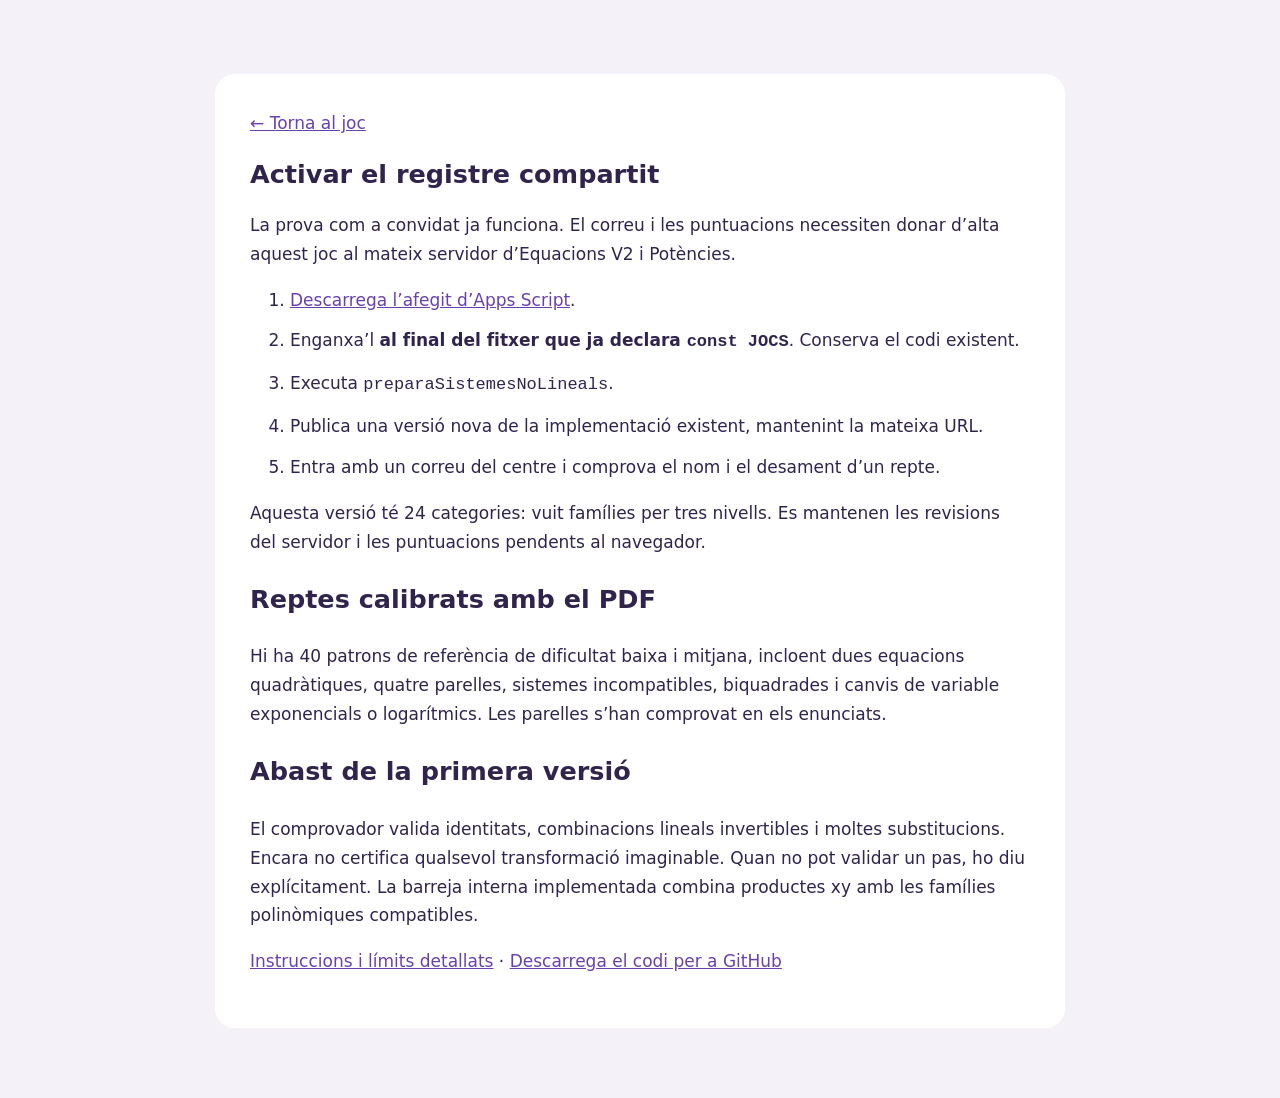
==== docent.html @ 0a2fa505 "Add files via upload" ====
<!doctype html><html lang="ca"><meta charset="utf-8"><meta name="viewport" content="width=device-width,initial-scale=1"><title>Preparació docent · Sistemes no lineals</title><style>body{font:17px/1.7 system-ui;background:#f4f2f8;color:#30244d;max-width:850px;margin:50px auto;padding:24px}article{background:white;padding:35px;border-radius:20px}a{color:#6941ad}h1{line-height:1.2}li{margin:12px 0}</style><article><a href="./">← Torna al joc</a><h1>Activar el registre compartit</h1><p>La prova com a convidat ja funciona. El correu i les puntuacions necessiten donar d’alta aquest joc al mateix servidor d’Equacions V2 i Potències.</p><ol><li><a href="Afegit_Apps_Script.gs" download>Descarrega l’afegit d’Apps Script</a>.</li><li>Enganxa’l <strong>al final del fitxer que ja declara <code>const JOCS</code></strong>. Conserva el codi existent.</li><li>Executa <code>preparaSistemesNoLineals</code>.</li><li>Publica una versió nova de la implementació existent, mantenint la mateixa URL.</li><li>Entra amb un correu del centre i comprova el nom i el desament d’un repte.</li></ol><p>Aquesta versió té 24 categories: vuit famílies per tres nivells. Es mantenen les revisions del servidor i les puntuacions pendents al navegador.</p><h2>Reptes calibrats amb el PDF</h2><p>Hi ha 40 patrons de referència de dificultat baixa i mitjana, incloent dues equacions quadràtiques, quatre parelles, sistemes incompatibles, biquadrades i canvis de variable exponencials o logarítmics. Les parelles s’han comprovat en els enunciats.</p><h2>Abast de la primera versió</h2><p>El comprovador valida identitats, combinacions lineals invertibles i moltes substitucions. Encara no certifica qualsevol transformació imaginable. Quan no pot validar un pas, ho diu explícitament. La barreja interna implementada combina productes xy amb les famílies polinòmiques compatibles.</p><p><a href="LLEGEIX-ME.txt">Instruccions i límits detallats</a> · <a href="Sistemes_no_lineals.zip" download>Descarrega el codi per a GitHub</a></p></article></html>
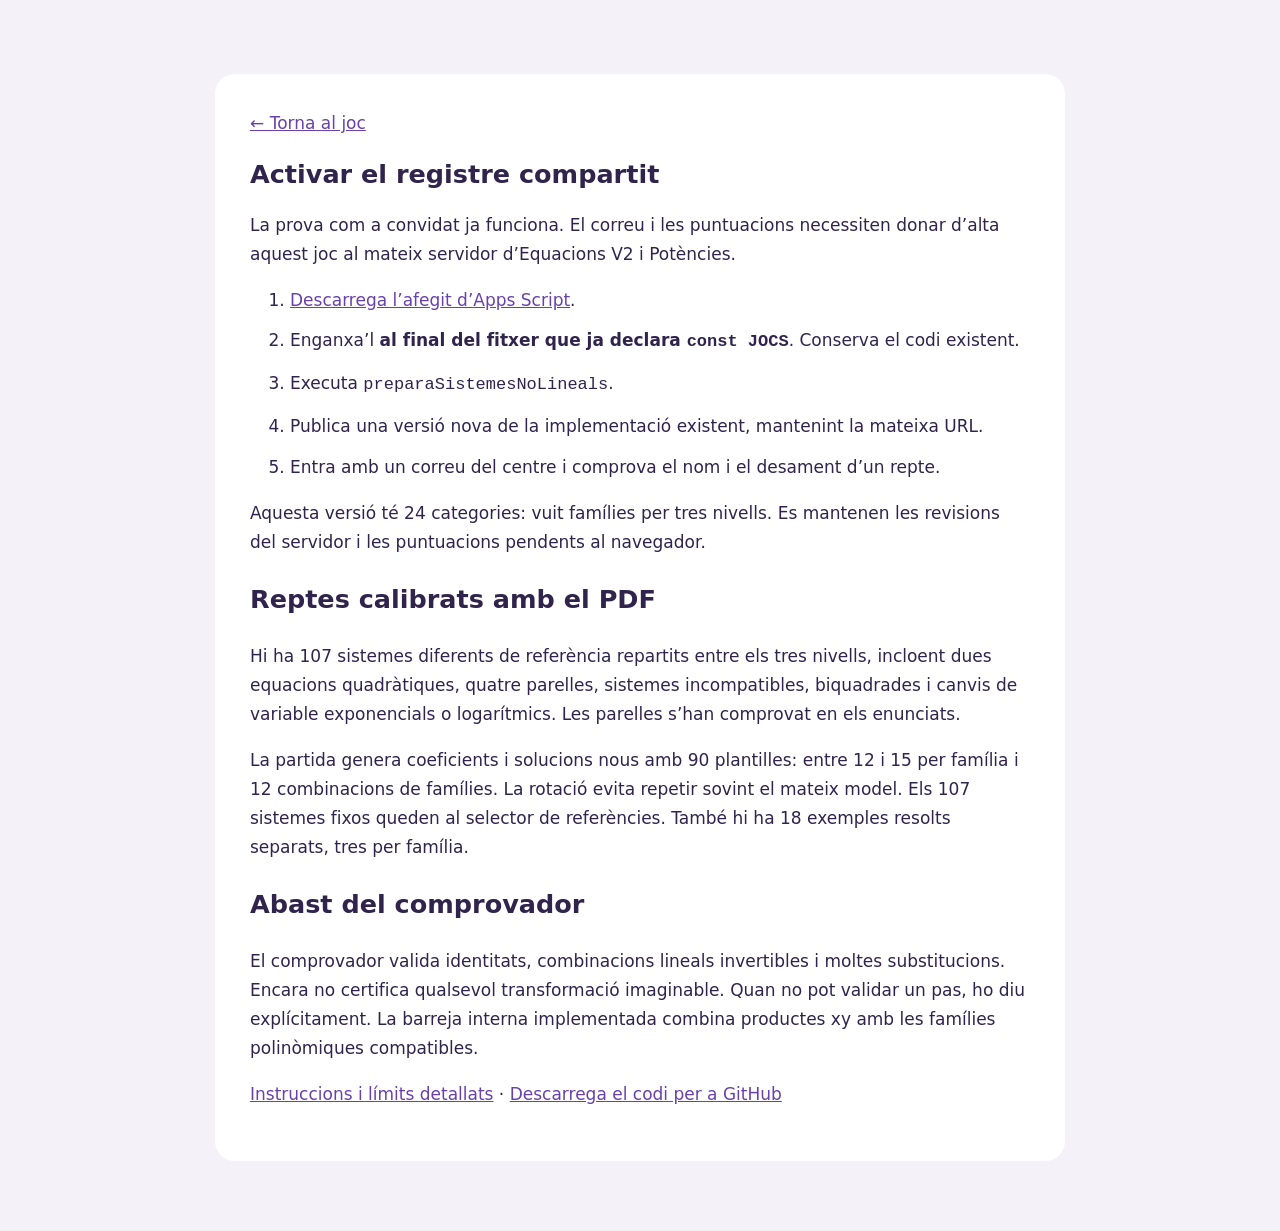
==== commit 1d9d8235: "Add files via upload" ====
--- a/docent.html
+++ b/docent.html
@@ -1 +1 @@
-<!doctype html><html lang="ca"><meta charset="utf-8"><meta name="viewport" content="width=device-width,initial-scale=1"><title>Preparació docent · Sistemes no lineals</title><style>body{font:17px/1.7 system-ui;background:#f4f2f8;color:#30244d;max-width:850px;margin:50px auto;padding:24px}article{background:white;padding:35px;border-radius:20px}a{color:#6941ad}h1{line-height:1.2}li{margin:12px 0}</style><article><a href="./">← Torna al joc</a><h1>Activar el registre compartit</h1><p>La prova com a convidat ja funciona. El correu i les puntuacions necessiten donar d’alta aquest joc al mateix servidor d’Equacions V2 i Potències.</p><ol><li><a href="Afegit_Apps_Script.gs" download>Descarrega l’afegit d’Apps Script</a>.</li><li>Enganxa’l <strong>al final del fitxer que ja declara <code>const JOCS</code></strong>. Conserva el codi existent.</li><li>Executa <code>preparaSistemesNoLineals</code>.</li><li>Publica una versió nova de la implementació existent, mantenint la mateixa URL.</li><li>Entra amb un correu del centre i comprova el nom i el desament d’un repte.</li></ol><p>Aquesta versió té 24 categories: vuit famílies per tres nivells. Es mantenen les revisions del servidor i les puntuacions pendents al navegador.</p><h2>Reptes calibrats amb el PDF</h2><p>Hi ha 40 patrons de referència de dificultat baixa i mitjana, incloent dues equacions quadràtiques, quatre parelles, sistemes incompatibles, biquadrades i canvis de variable exponencials o logarítmics. Les parelles s’han comprovat en els enunciats.</p><h2>Abast de la primera versió</h2><p>El comprovador valida identitats, combinacions lineals invertibles i moltes substitucions. Encara no certifica qualsevol transformació imaginable. Quan no pot validar un pas, ho diu explícitament. La barreja interna implementada combina productes xy amb les famílies polinòmiques compatibles.</p><p><a href="LLEGEIX-ME.txt">Instruccions i límits detallats</a> · <a href="Sistemes_no_lineals.zip" download>Descarrega el codi per a GitHub</a></p></article></html>
+<!doctype html><html lang="ca"><meta charset="utf-8"><meta name="viewport" content="width=device-width,initial-scale=1"><title>Preparació docent · Sistemes no lineals</title><style>body{font:17px/1.7 system-ui;background:#f4f2f8;color:#30244d;max-width:850px;margin:50px auto;padding:24px}article{background:white;padding:35px;border-radius:20px}a{color:#6941ad}h1{line-height:1.2}li{margin:12px 0}</style><article><a href="./">← Torna al joc</a><h1>Activar el registre compartit</h1><p>La prova com a convidat ja funciona. El correu i les puntuacions necessiten donar d’alta aquest joc al mateix servidor d’Equacions V2 i Potències.</p><ol><li><a href="Afegit_Apps_Script.gs" download>Descarrega l’afegit d’Apps Script</a>.</li><li>Enganxa’l <strong>al final del fitxer que ja declara <code>const JOCS</code></strong>. Conserva el codi existent.</li><li>Executa <code>preparaSistemesNoLineals</code>.</li><li>Publica una versió nova de la implementació existent, mantenint la mateixa URL.</li><li>Entra amb un correu del centre i comprova el nom i el desament d’un repte.</li></ol><p>Aquesta versió té 24 categories: vuit famílies per tres nivells. Es mantenen les revisions del servidor i les puntuacions pendents al navegador.</p><h2>Reptes calibrats amb el PDF</h2><p>Hi ha 107 sistemes diferents de referència repartits entre els tres nivells, incloent dues equacions quadràtiques, quatre parelles, sistemes incompatibles, biquadrades i canvis de variable exponencials o logarítmics. Les parelles s’han comprovat en els enunciats.</p><p>La partida genera coeficients i solucions nous amb 90 plantilles: entre 12 i 15 per família i 12 combinacions de famílies. La rotació evita repetir sovint el mateix model. Els 107 sistemes fixos queden al selector de referències. També hi ha 18 exemples resolts separats, tres per família.</p><h2>Abast del comprovador</h2><p>El comprovador valida identitats, combinacions lineals invertibles i moltes substitucions. Encara no certifica qualsevol transformació imaginable. Quan no pot validar un pas, ho diu explícitament. La barreja interna implementada combina productes xy amb les famílies polinòmiques compatibles.</p><p><a href="LLEGEIX-ME.txt">Instruccions i límits detallats</a> · <a href="Sistemes_no_lineals.zip" download>Descarrega el codi per a GitHub</a></p></article></html>
